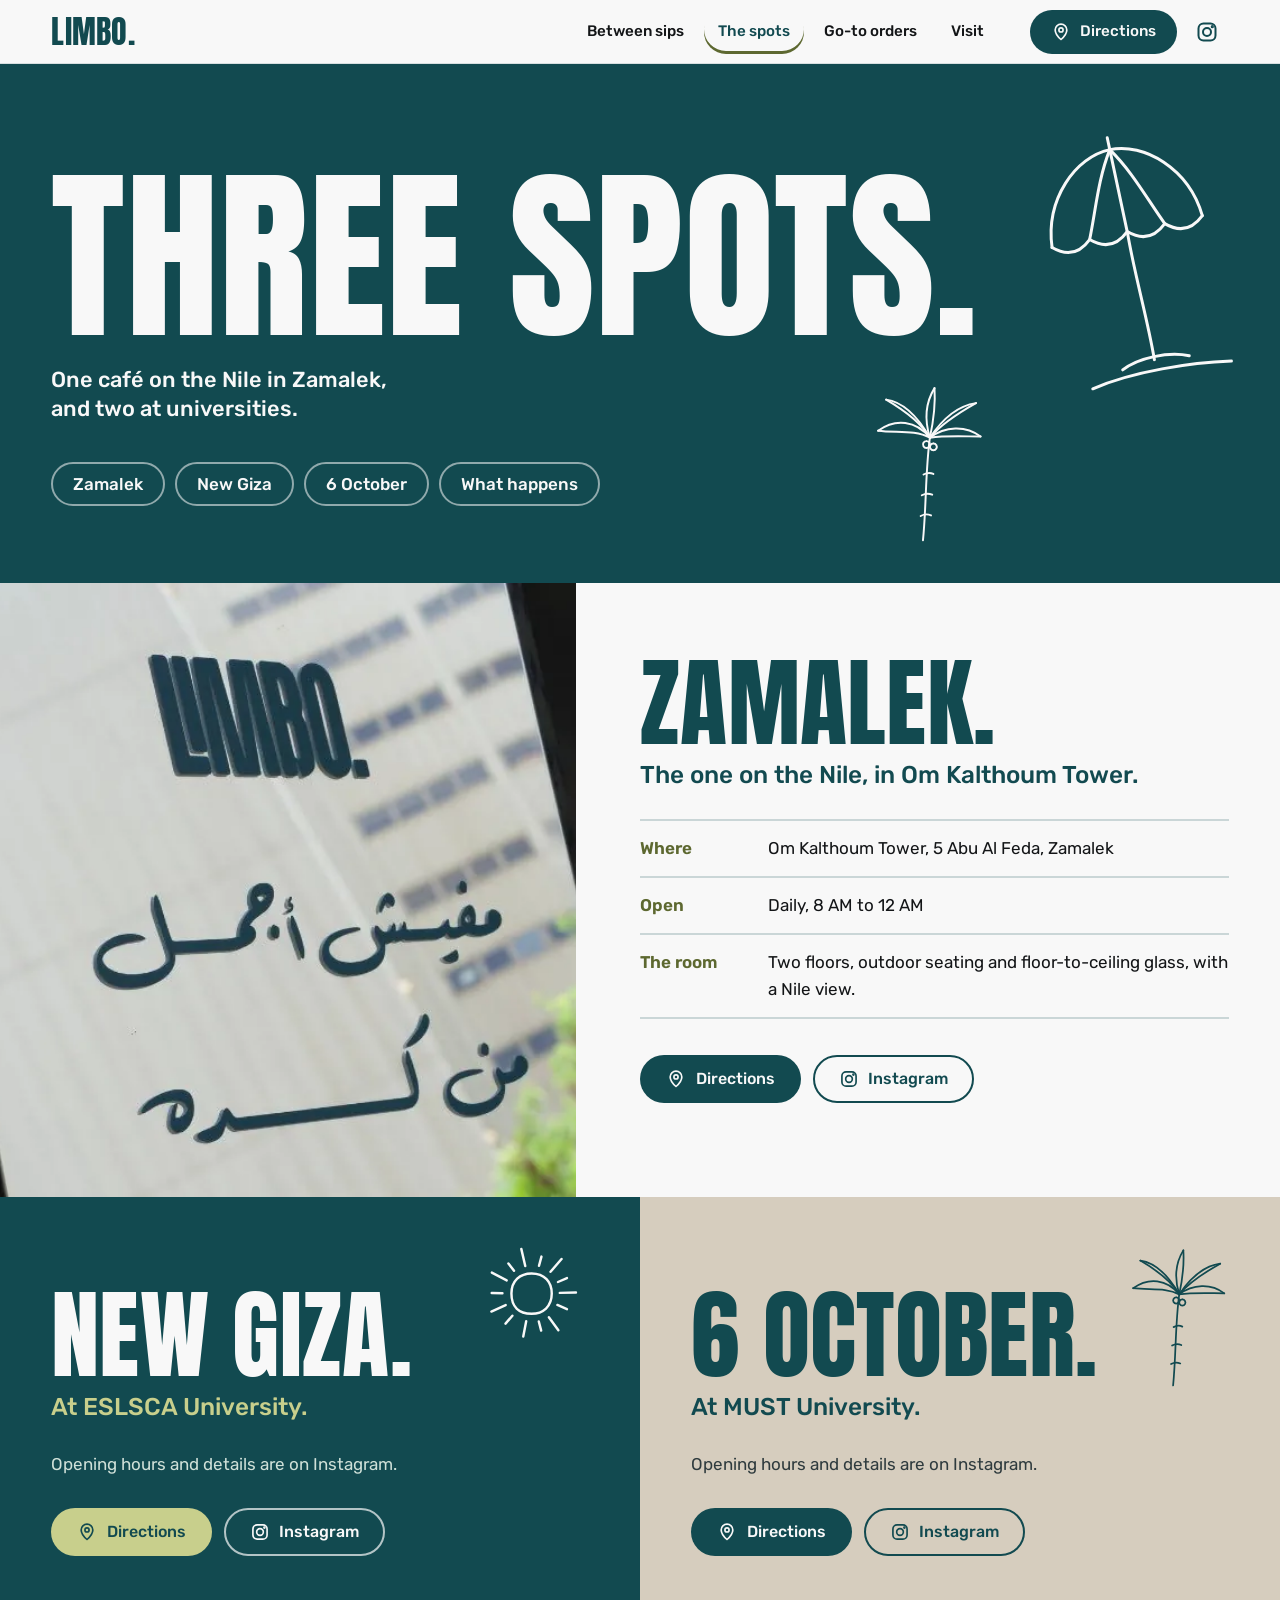
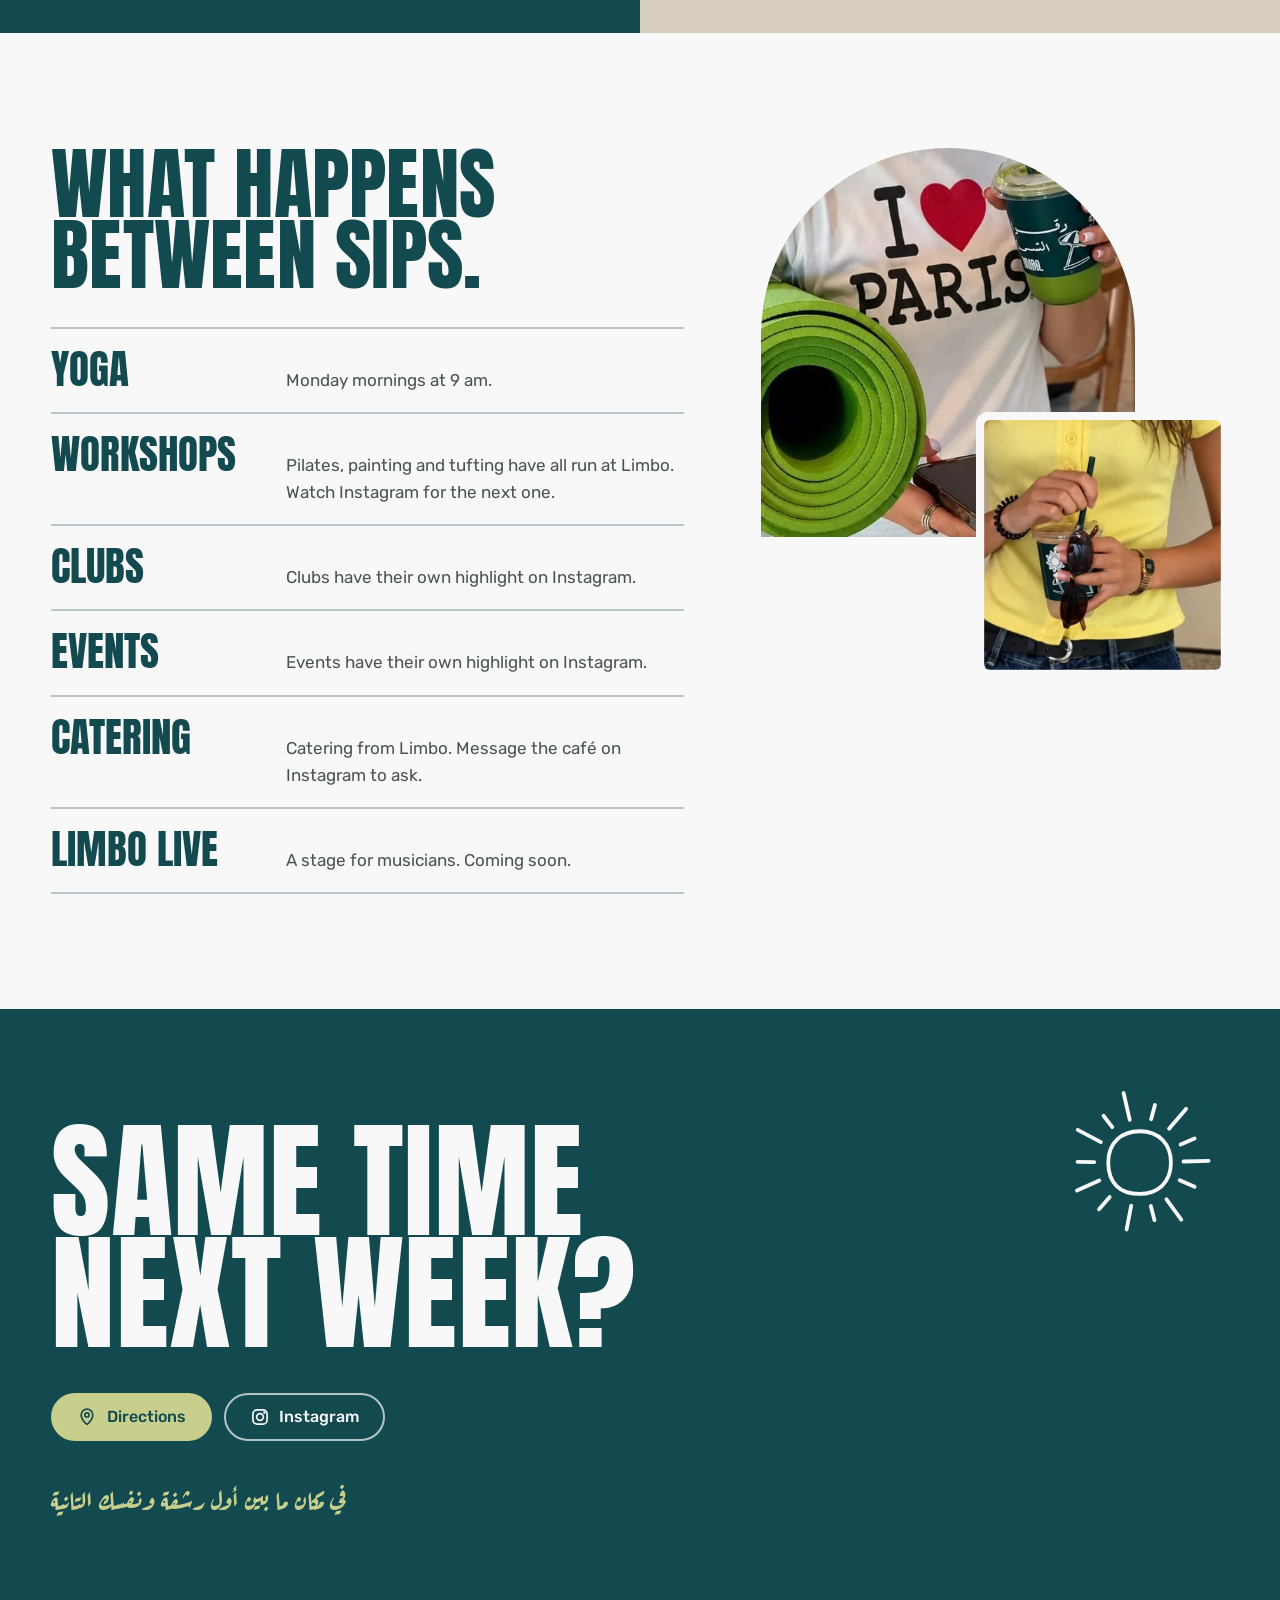
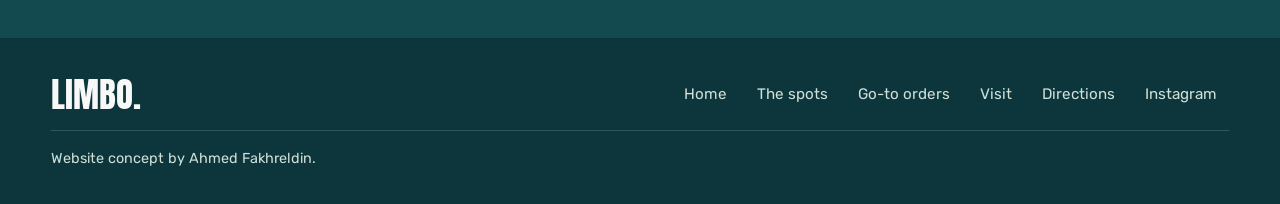
==== spots.html @ 1293e7cb "Limbo website concept Co-Authored-By: Claude Opus 5.5 (1M context) <noreply@anthropic.com> Claude-Se" ====
<!doctype html>
<html lang="en">
<head>
<meta charset="utf-8">
<meta name="viewport" content="width=device-width, initial-scale=1">
<title>The spots | Limbo in Zamalek, New Giza and 6 October</title>
<meta name="description" content="Limbo has three spots: the Nile-view café in Om Kalthoum Tower, Zamalek, plus ESLSCA University in New Giza and MUST University in 6 October. Yoga, workshops, clubs, events and catering.">
<meta name="theme-color" content="#124a50">
<link rel="canonical" href="https://ahmedfakhr1.github.io/limbo-preview/spots.html">
<meta property="og:type" content="website">
<meta property="og:site_name" content="Limbo">
<meta property="og:title" content="The spots | Limbo in Zamalek, New Giza and 6 October">
<meta property="og:description" content="Limbo has three spots: the Nile-view café in Om Kalthoum Tower, Zamalek, plus ESLSCA University in New Giza and MUST University in 6 October. Yoga, workshops, clubs, events and catering.">
<meta property="og:url" content="https://ahmedfakhr1.github.io/limbo-preview/spots.html">
<meta property="og:image" content="https://ahmedfakhr1.github.io/limbo-preview/img/og.jpg">
<meta property="og:image:width" content="1200">
<meta property="og:image:height" content="630">
<meta property="og:image:alt" content="LIMBO. wordmark in white on teal beside two teal iced drinks held in hand">
<meta name="twitter:card" content="summary_large_image">
<meta name="twitter:title" content="The spots | Limbo in Zamalek, New Giza and 6 October">
<meta name="twitter:description" content="Limbo has three spots: the Nile-view café in Om Kalthoum Tower, Zamalek, plus ESLSCA University in New Giza and MUST University in 6 October. Yoga, workshops, clubs, events and catering.">
<meta name="twitter:image" content="https://ahmedfakhr1.github.io/limbo-preview/img/og.jpg">
<link rel="icon" type="image/png" sizes="32x32" href="img/icon-32.png">
<link rel="icon" type="image/png" sizes="48x48" href="img/icon-48.png">
<link rel="apple-touch-icon" href="img/icon-180.png">
<link rel="preload" href="fonts/a6f395c16349.woff2" as="font" type="font/woff2" crossorigin>
<link rel="preload" href="fonts/f673d854646d.woff2" as="font" type="font/woff2" crossorigin>
<link rel="stylesheet" href="fonts.css">
<link rel="stylesheet" href="site.css">
<script>document.documentElement.classList.add('js')</script>
<script type="application/ld+json">{"@context": "https://schema.org", "@graph": [{"@context": "https://schema.org", "@type": "CafeOrCoffeeShop", "name": "Limbo", "description": "Somewhere between your first sip and your second self.", "slogan": "Somewhere between your first sip and your second self.", "url": "https://ahmedfakhr1.github.io/limbo-preview/spots.html", "image": "https://ahmedfakhr1.github.io/limbo-preview/img/og.jpg", "sameAs": ["https://www.instagram.com/limbo.cairo/"], "hasMap": "https://www.google.com/maps/search/?api=1&query=Limbo+Om+Kalthoum+Tower+5+Abu+Al+Feda+Zamalek+Cairo", "address": {"@type": "PostalAddress", "streetAddress": "Om Kalthoum Tower, 5 Abu Al Feda", "addressLocality": "Zamalek", "addressRegion": "Cairo", "addressCountry": "EG"}, "openingHoursSpecification": {"@type": "OpeningHoursSpecification", "dayOfWeek": ["Monday", "Tuesday", "Wednesday", "Thursday", "Friday", "Saturday", "Sunday"], "opens": "08:00", "closes": "00:00"}, "@id": "https://ahmedfakhr1.github.io/limbo-preview/spots.html#zamalek"}, {"@type": "CafeOrCoffeeShop", "@id": "https://ahmedfakhr1.github.io/limbo-preview/spots.html#new-giza", "name": "Limbo at ESLSCA University", "url": "https://ahmedfakhr1.github.io/limbo-preview/spots.html", "sameAs": ["https://www.instagram.com/limbo.cairo/"], "hasMap": "https://www.google.com/maps/search/?api=1&query=Limbo+ESLSCA+University+New+Giza", "address": {"@type": "PostalAddress", "streetAddress": "ESLSCA University", "addressLocality": "New Giza", "addressCountry": "EG"}}, {"@type": "CafeOrCoffeeShop", "@id": "https://ahmedfakhr1.github.io/limbo-preview/spots.html#6-october", "name": "Limbo at MUST University", "url": "https://ahmedfakhr1.github.io/limbo-preview/spots.html", "sameAs": ["https://www.instagram.com/limbo.cairo/"], "hasMap": "https://www.google.com/maps/search/?api=1&query=Limbo+MUST+University+6th+of+October+City", "address": {"@type": "PostalAddress", "streetAddress": "MUST University", "addressLocality": "6th of October City", "addressCountry": "EG"}}]}</script>
</head>
<body class="p-spots">
<a class="skip" href="#main">Skip to content</a>
<header class="hdr"><div class="in">
  <a class="brand" href="index.html" aria-label="Limbo, home">LIMBO.</a>
  <nav class="nav" aria-label="Main"><a href="index.html#between">Between sips</a><a href="spots.html" aria-current="page">The spots</a><a href="index.html#bar">Go-to orders</a><a href="index.html#visit">Visit</a></nav>
  <div class="acts">
    <a class="btn btn-teal btn-sm hdir" href="https://www.google.com/maps/search/?api=1&query=Limbo+Om+Kalthoum+Tower+5+Abu+Al+Feda+Zamalek+Cairo" target="_blank" rel="noopener"><svg class="i" viewBox="0 0 24 24" fill="none" stroke="currentColor" stroke-width="2" stroke-linecap="round" stroke-linejoin="round" aria-hidden="true" focusable="false"><path d="M12 21s-7-6.2-7-11.5a7 7 0 0 1 14 0C19 14.8 12 21 12 21z"/><circle cx="12" cy="9.5" r="2.5"/></svg><span>Directions</span></a>
    <a class="ib hig" href="https://www.instagram.com/limbo.cairo/" target="_blank" rel="noopener" aria-label="Limbo on Instagram"><svg class="i" viewBox="0 0 24 24" fill="none" stroke="currentColor" stroke-width="2" stroke-linecap="round" stroke-linejoin="round" aria-hidden="true" focusable="false"><rect x="3.5" y="3.5" width="17" height="17" rx="5"/><circle cx="12" cy="12" r="4"/><circle cx="17.3" cy="6.7" r=".6" fill="currentColor"/></svg></a>
    <button class="ib burger" type="button" aria-expanded="false" aria-controls="mnav" aria-label="Open menu"><span class="o"><svg class="i" viewBox="0 0 24 24" fill="none" stroke="currentColor" stroke-width="2" stroke-linecap="round" stroke-linejoin="round" aria-hidden="true" focusable="false"><path d="M4 8h16M4 16h16"/></svg></span><span class="x"><svg class="i" viewBox="0 0 24 24" fill="none" stroke="currentColor" stroke-width="2" stroke-linecap="round" stroke-linejoin="round" aria-hidden="true" focusable="false"><path d="M6 6l12 12M18 6L6 18"/></svg></span></button>
  </div>
</div></header>
<nav id="mnav" aria-label="Mobile">
  <a href="index.html">Home</a>
  <a href="spots.html">The spots</a>
  <a href="index.html#between">Between sips</a>
  <a href="index.html#bar">Go-to orders</a>
  <a href="index.html#visit">Visit</a>
  <div class="mnav-s">
    <a href="https://www.google.com/maps/search/?api=1&query=Limbo+Om+Kalthoum+Tower+5+Abu+Al+Feda+Zamalek+Cairo" target="_blank" rel="noopener"><svg class="i" viewBox="0 0 24 24" fill="none" stroke="currentColor" stroke-width="2" stroke-linecap="round" stroke-linejoin="round" aria-hidden="true" focusable="false"><path d="M12 21s-7-6.2-7-11.5a7 7 0 0 1 14 0C19 14.8 12 21 12 21z"/><circle cx="12" cy="9.5" r="2.5"/></svg><span>Directions to Zamalek</span></a>
    <a href="https://www.instagram.com/limbo.cairo/" target="_blank" rel="noopener"><svg class="i" viewBox="0 0 24 24" fill="none" stroke="currentColor" stroke-width="2" stroke-linecap="round" stroke-linejoin="round" aria-hidden="true" focusable="false"><rect x="3.5" y="3.5" width="17" height="17" rx="5"/><circle cx="12" cy="12" r="4"/><circle cx="17.3" cy="6.7" r=".6" fill="currentColor"/></svg><span>Instagram @limbo.cairo</span></a>
  </div>
  <p class="mnav-ar" lang="ar" dir="rtl">في مكان ما بين أول رشفة ونفسك التانية</p>
</nav>
<main id="main">

<section class="phero on-dark" aria-labelledby="phero-h">
  <svg class="art umbrella a-p-umb" viewBox="0 0 220 300" aria-hidden="true" focusable="false"><g transform="rotate(-12 110 150)"><path pathLength="1" d="M22 118 C 26 62 70 22 110 22 C 150 22 194 62 198 118" style="--d:0.30s"/><path pathLength="1" d="M198 118 Q 176 138 154 118 Q 132 138 110 118 Q 88 138 66 118 Q 44 138 22 118" style="--d:0.46s"/><path pathLength="1" d="M110 22 L110 118" style="--d:0.62s"/><path pathLength="1" d="M110 22 C 90 52 80 86 66 118" style="--d:0.78s"/><path pathLength="1" d="M110 22 C 130 52 140 86 154 118" style="--d:0.94s"/><path pathLength="1" d="M110 22 L110 8" style="--d:1.10s"/><path pathLength="1" d="M110 120 C 108 170 112 220 110 268" style="--d:1.26s"/><path pathLength="1" d="M72 272 C 92 262 128 262 150 272" style="--d:1.42s"/><path pathLength="1" d="M34 286 C 84 276 150 280 196 288" style="--d:1.58s"/></g></svg>
  <svg class="art palm a-p-palm" viewBox="0 0 200 300" aria-hidden="true" focusable="false"><path pathLength="1" d="M92 292 C 98 232 96 172 104 114" style="--d:0.90s"/><path pathLength="1" d="M104 114 C 80 84 44 80 14 102" style="--d:1.00s"/><path pathLength="1" d="M104 114 C 78 100 46 106 14 102" style="--d:1.10s"/><path pathLength="1" d="M104 114 C 82 76 58 52 28 48" style="--d:1.20s"/><path pathLength="1" d="M104 114 C 90 90 62 68 28 48" style="--d:1.30s"/><path pathLength="1" d="M104 114 C 94 82 96 54 112 28" style="--d:1.40s"/><path pathLength="1" d="M104 114 C 110 86 114 58 112 28" style="--d:1.50s"/><path pathLength="1" d="M104 114 C 128 78 156 58 184 54" style="--d:1.60s"/><path pathLength="1" d="M104 114 C 122 92 152 72 184 54" style="--d:1.70s"/><path pathLength="1" d="M104 114 C 130 94 166 92 192 112" style="--d:1.80s"/><path pathLength="1" d="M104 114 C 132 110 166 112 192 112" style="--d:1.90s"/><path pathLength="1" d="M98 120 a6 6 0 1 0 0.1 0" style="--d:2.00s"/><path pathLength="1" d="M110 124 a6 6 0 1 0 0.1 0" style="--d:2.10s"/><path pathLength="1" d="M88 250 q9 -5 18 -1" style="--d:2.20s"/><path pathLength="1" d="M90 214 q9 -5 18 -1" style="--d:2.30s"/><path pathLength="1" d="M93 178 q9 -5 17 -1" style="--d:2.40s"/></svg>
  <div class="in">
    <h1 id="phero-h" class="wm">THREE SPOTS.</h1>
    <p class="tag">One café on the Nile in Zamalek, and two at universities.</p>
    <nav class="chips" aria-label="Jump to">
      <a href="#zamalek">Zamalek</a><a href="#new-giza">New Giza</a><a href="#6-october">6 October</a><a href="#happenings">What happens</a>
    </nav>
  </div>
</section>

<section class="spot spot-z" id="zamalek" aria-labelledby="z-h">
  <figure class="spot-photo" data-reveal><img src="img/window-decal.webp" alt="The LIMBO. wordmark and a line of Arabic lettering on a glass panel that reflects a tall building" width="560" height="548" loading="lazy" decoding="async" sizes="(min-width: 900px) 46vw, 100vw"></figure>
  <div class="spot-body">
    <h2 id="z-h" data-reveal>Zamalek.</h2>
    <p class="lead" data-reveal>The one on the Nile, in Om Kalthoum Tower.</p>
    <dl class="facts" data-reveal>
      <div><dt>Where</dt><dd>Om Kalthoum Tower, 5 Abu Al Feda, Zamalek</dd></div>
      <div><dt>Open</dt><dd>Daily, 8 AM to 12 AM</dd></div>
      <div><dt>The room</dt><dd>Two floors, outdoor seating and floor-to-ceiling glass, with a Nile view.</dd></div>
    </dl>
    <div class="spot-cta" data-reveal>
      <a class="btn btn-teal" href="https://www.google.com/maps/search/?api=1&query=Limbo+Om+Kalthoum+Tower+5+Abu+Al+Feda+Zamalek+Cairo" target="_blank" rel="noopener"><svg class="i" viewBox="0 0 24 24" fill="none" stroke="currentColor" stroke-width="2" stroke-linecap="round" stroke-linejoin="round" aria-hidden="true" focusable="false"><path d="M12 21s-7-6.2-7-11.5a7 7 0 0 1 14 0C19 14.8 12 21 12 21z"/><circle cx="12" cy="9.5" r="2.5"/></svg><span>Directions</span></a>
      <a class="btn btn-ghost-dark" href="https://www.instagram.com/limbo.cairo/" target="_blank" rel="noopener"><svg class="i" viewBox="0 0 24 24" fill="none" stroke="currentColor" stroke-width="2" stroke-linecap="round" stroke-linejoin="round" aria-hidden="true" focusable="false"><rect x="3.5" y="3.5" width="17" height="17" rx="5"/><circle cx="12" cy="12" r="4"/><circle cx="17.3" cy="6.7" r=".6" fill="currentColor"/></svg><span>Instagram</span></a>
    </div>
  </div>
</section>

<div class="duo">
  <section class="spot spot-n on-dark" id="new-giza" aria-labelledby="n-h">
    <svg class="art sun a-n-sun" data-draw viewBox="0 0 160 160" aria-hidden="true" focusable="false"><path pathLength="1" d="M52 80 C 52 62 64 52 80 52 C 98 52 108 64 108 80 C 108 98 96 108 80 108 C 62 108 52 98 52 80 Z" style="--d:0.00s"/><path pathLength="1" d="M119.2 79.0 L141.6 78.4" style="--d:0.35s"/><path pathLength="1" d="M115.8 95.8 L129.1 101.6" style="--d:0.40s"/><path pathLength="1" d="M104.0 112.8 L117.2 130.9" style="--d:0.45s"/><path pathLength="1" d="M90.0 118.8 L93.3 131.4" style="--d:0.50s"/><path pathLength="1" d="M72.5 118.5 L68.4 139.7" style="--d:0.55s"/><path pathLength="1" d="M53.3 110.7 L43.8 121.7" style="--d:0.60s"/><path pathLength="1" d="M44.0 96.0 L24.1 104.9" style="--d:0.65s"/><path pathLength="1" d="M39.5 79.5 L24.6 79.3" style="--d:0.70s"/><path pathLength="1" d="M45.4 61.7 L24.8 50.8" style="--d:0.75s"/><path pathLength="1" d="M55.6 48.3 L47.8 38.2" style="--d:0.80s"/><path pathLength="1" d="M71.2 41.8 L65.7 17.9" style="--d:0.85s"/><path pathLength="1" d="M90.3 41.3 L93.7 28.6" style="--d:0.90s"/><path pathLength="1" d="M106.3 49.7 L121.6 32.0" style="--d:0.95s"/><path pathLength="1" d="M116.6 63.9 L129.1 58.4" style="--d:1.00s"/></svg>
    <div class="spot-body">
      <h2 id="n-h" data-reveal>New Giza.</h2>
      <p class="lead" data-reveal>At ESLSCA University.</p>
      <p data-reveal>Opening hours and details are on Instagram.</p>
      <div class="spot-cta" data-reveal>
        <a class="btn btn-matcha" href="https://www.google.com/maps/search/?api=1&query=Limbo+ESLSCA+University+New+Giza" target="_blank" rel="noopener"><svg class="i" viewBox="0 0 24 24" fill="none" stroke="currentColor" stroke-width="2" stroke-linecap="round" stroke-linejoin="round" aria-hidden="true" focusable="false"><path d="M12 21s-7-6.2-7-11.5a7 7 0 0 1 14 0C19 14.8 12 21 12 21z"/><circle cx="12" cy="9.5" r="2.5"/></svg><span>Directions</span></a>
        <a class="btn btn-ghost" href="https://www.instagram.com/limbo.cairo/" target="_blank" rel="noopener"><svg class="i" viewBox="0 0 24 24" fill="none" stroke="currentColor" stroke-width="2" stroke-linecap="round" stroke-linejoin="round" aria-hidden="true" focusable="false"><rect x="3.5" y="3.5" width="17" height="17" rx="5"/><circle cx="12" cy="12" r="4"/><circle cx="17.3" cy="6.7" r=".6" fill="currentColor"/></svg><span>Instagram</span></a>
      </div>
    </div>
  </section>
  <section class="spot spot-m" id="6-october" aria-labelledby="m-h">
    <svg class="art palm a-m-palm on-light" data-draw viewBox="0 0 200 300" aria-hidden="true" focusable="false"><path pathLength="1" d="M92 292 C 98 232 96 172 104 114" style="--d:0.00s"/><path pathLength="1" d="M104 114 C 80 84 44 80 14 102" style="--d:0.10s"/><path pathLength="1" d="M104 114 C 78 100 46 106 14 102" style="--d:0.20s"/><path pathLength="1" d="M104 114 C 82 76 58 52 28 48" style="--d:0.30s"/><path pathLength="1" d="M104 114 C 90 90 62 68 28 48" style="--d:0.40s"/><path pathLength="1" d="M104 114 C 94 82 96 54 112 28" style="--d:0.50s"/><path pathLength="1" d="M104 114 C 110 86 114 58 112 28" style="--d:0.60s"/><path pathLength="1" d="M104 114 C 128 78 156 58 184 54" style="--d:0.70s"/><path pathLength="1" d="M104 114 C 122 92 152 72 184 54" style="--d:0.80s"/><path pathLength="1" d="M104 114 C 130 94 166 92 192 112" style="--d:0.90s"/><path pathLength="1" d="M104 114 C 132 110 166 112 192 112" style="--d:1.00s"/><path pathLength="1" d="M98 120 a6 6 0 1 0 0.1 0" style="--d:1.10s"/><path pathLength="1" d="M110 124 a6 6 0 1 0 0.1 0" style="--d:1.20s"/><path pathLength="1" d="M88 250 q9 -5 18 -1" style="--d:1.30s"/><path pathLength="1" d="M90 214 q9 -5 18 -1" style="--d:1.40s"/><path pathLength="1" d="M93 178 q9 -5 17 -1" style="--d:1.50s"/></svg>
    <div class="spot-body">
      <h2 id="m-h" data-reveal>6 October.</h2>
      <p class="lead" data-reveal>At MUST University.</p>
      <p data-reveal>Opening hours and details are on Instagram.</p>
      <div class="spot-cta" data-reveal>
        <a class="btn btn-teal" href="https://www.google.com/maps/search/?api=1&query=Limbo+MUST+University+6th+of+October+City" target="_blank" rel="noopener"><svg class="i" viewBox="0 0 24 24" fill="none" stroke="currentColor" stroke-width="2" stroke-linecap="round" stroke-linejoin="round" aria-hidden="true" focusable="false"><path d="M12 21s-7-6.2-7-11.5a7 7 0 0 1 14 0C19 14.8 12 21 12 21z"/><circle cx="12" cy="9.5" r="2.5"/></svg><span>Directions</span></a>
        <a class="btn btn-ghost-dark" href="https://www.instagram.com/limbo.cairo/" target="_blank" rel="noopener"><svg class="i" viewBox="0 0 24 24" fill="none" stroke="currentColor" stroke-width="2" stroke-linecap="round" stroke-linejoin="round" aria-hidden="true" focusable="false"><rect x="3.5" y="3.5" width="17" height="17" rx="5"/><circle cx="12" cy="12" r="4"/><circle cx="17.3" cy="6.7" r=".6" fill="currentColor"/></svg><span>Instagram</span></a>
      </div>
    </div>
  </section>
</div>

<section class="happenings" id="happenings" aria-labelledby="hap-h">
  <div class="in">
    <div class="hap-text">
      <h2 id="hap-h" data-reveal>What happens between sips.</h2>
      <ul class="hlist"><li data-reveal><span class="hn">Yoga</span><span class="hd">Monday mornings at 9 am.</span></li><li data-reveal><span class="hn">Workshops</span><span class="hd">Pilates, painting and tufting have all run at Limbo. Watch Instagram for the next one.</span></li><li data-reveal><span class="hn">Clubs</span><span class="hd">Clubs have their own highlight on Instagram.</span></li><li data-reveal><span class="hn">Events</span><span class="hd">Events have their own highlight on Instagram.</span></li><li data-reveal><span class="hn">Catering</span><span class="hd">Catering from Limbo. Message the café on Instagram to ask.</span></li><li data-reveal><span class="hn">Limbo Live</span><span class="hd">A stage for musicians. Coming soon.</span></li></ul>
    </div>
    <div class="hap-photos">
      <figure class="hp-a" data-reveal><img src="img/yoga-mat.webp" alt="A rolled green yoga mat under one arm and an iced matcha in a teal Limbo cup in the other hand" width="534" height="556" loading="lazy" decoding="async" sizes="(min-width: 900px) 30vw, 70vw"></figure>
      <figure class="hp-b" data-reveal><img src="img/sun-cup.webp" alt="A hand holding an iced coffee in a teal Limbo cup with a white sun drawing, sunglasses hooked on the cup" width="534" height="564" loading="lazy" decoding="async" sizes="(min-width: 900px) 24vw, 60vw"></figure>
    </div>
  </div>
</section>

<section class="closer on-dark" aria-labelledby="close-h">
  <svg class="art sun a-c-sun" data-draw viewBox="0 0 160 160" aria-hidden="true" focusable="false"><path pathLength="1" d="M52 80 C 52 62 64 52 80 52 C 98 52 108 64 108 80 C 108 98 96 108 80 108 C 62 108 52 98 52 80 Z" style="--d:0.00s"/><path pathLength="1" d="M119.2 79.0 L141.6 78.4" style="--d:0.35s"/><path pathLength="1" d="M115.8 95.8 L129.1 101.6" style="--d:0.40s"/><path pathLength="1" d="M104.0 112.8 L117.2 130.9" style="--d:0.45s"/><path pathLength="1" d="M90.0 118.8 L93.3 131.4" style="--d:0.50s"/><path pathLength="1" d="M72.5 118.5 L68.4 139.7" style="--d:0.55s"/><path pathLength="1" d="M53.3 110.7 L43.8 121.7" style="--d:0.60s"/><path pathLength="1" d="M44.0 96.0 L24.1 104.9" style="--d:0.65s"/><path pathLength="1" d="M39.5 79.5 L24.6 79.3" style="--d:0.70s"/><path pathLength="1" d="M45.4 61.7 L24.8 50.8" style="--d:0.75s"/><path pathLength="1" d="M55.6 48.3 L47.8 38.2" style="--d:0.80s"/><path pathLength="1" d="M71.2 41.8 L65.7 17.9" style="--d:0.85s"/><path pathLength="1" d="M90.3 41.3 L93.7 28.6" style="--d:0.90s"/><path pathLength="1" d="M106.3 49.7 L121.6 32.0" style="--d:0.95s"/><path pathLength="1" d="M116.6 63.9 L129.1 58.4" style="--d:1.00s"/></svg>
  <div class="in">
    <h2 id="close-h" data-reveal>Same time<br>next week?</h2>
    <div class="visit-cta" data-reveal>
      <a class="btn btn-matcha" href="https://www.google.com/maps/search/?api=1&query=Limbo+Om+Kalthoum+Tower+5+Abu+Al+Feda+Zamalek+Cairo" target="_blank" rel="noopener"><svg class="i" viewBox="0 0 24 24" fill="none" stroke="currentColor" stroke-width="2" stroke-linecap="round" stroke-linejoin="round" aria-hidden="true" focusable="false"><path d="M12 21s-7-6.2-7-11.5a7 7 0 0 1 14 0C19 14.8 12 21 12 21z"/><circle cx="12" cy="9.5" r="2.5"/></svg><span>Directions</span></a>
      <a class="btn btn-ghost" href="https://www.instagram.com/limbo.cairo/" target="_blank" rel="noopener"><svg class="i" viewBox="0 0 24 24" fill="none" stroke="currentColor" stroke-width="2" stroke-linecap="round" stroke-linejoin="round" aria-hidden="true" focusable="false"><rect x="3.5" y="3.5" width="17" height="17" rx="5"/><circle cx="12" cy="12" r="4"/><circle cx="17.3" cy="6.7" r=".6" fill="currentColor"/></svg><span>Instagram</span></a>
    </div>
    <p class="ar" lang="ar" dir="rtl" data-reveal>في مكان ما بين أول رشفة ونفسك التانية</p>
  </div>
</section>

</main>
<footer class="ftr on-dark"><div class="in">
  <a class="fbrand" href="index.html" aria-label="Limbo, home">LIMBO.</a>
  <nav class="fnav" aria-label="Footer">
    <a href="index.html">Home</a><a href="spots.html">The spots</a><a href="index.html#bar">Go-to orders</a><a href="index.html#visit">Visit</a>
    <a href="https://www.google.com/maps/search/?api=1&query=Limbo+Om+Kalthoum+Tower+5+Abu+Al+Feda+Zamalek+Cairo" target="_blank" rel="noopener">Directions</a><a href="https://www.instagram.com/limbo.cairo/" target="_blank" rel="noopener">Instagram</a>
  </nav>
  <p class="fsmall">Website concept by Ahmed Fakhreldin.</p>
</div></footer>
<div class="mbar" role="region" aria-label="Quick actions">
  <a class="btn btn-teal" href="https://www.google.com/maps/search/?api=1&query=Limbo+Om+Kalthoum+Tower+5+Abu+Al+Feda+Zamalek+Cairo" target="_blank" rel="noopener"><svg class="i" viewBox="0 0 24 24" fill="none" stroke="currentColor" stroke-width="2" stroke-linecap="round" stroke-linejoin="round" aria-hidden="true" focusable="false"><path d="M12 21s-7-6.2-7-11.5a7 7 0 0 1 14 0C19 14.8 12 21 12 21z"/><circle cx="12" cy="9.5" r="2.5"/></svg><span>Directions</span></a>
  <a class="btn btn-kraft" href="https://www.instagram.com/limbo.cairo/" target="_blank" rel="noopener"><svg class="i" viewBox="0 0 24 24" fill="none" stroke="currentColor" stroke-width="2" stroke-linecap="round" stroke-linejoin="round" aria-hidden="true" focusable="false"><rect x="3.5" y="3.5" width="17" height="17" rx="5"/><circle cx="12" cy="12" r="4"/><circle cx="17.3" cy="6.7" r=".6" fill="currentColor"/></svg><span>Instagram</span></a>
</div>
<script src="app.js"></script>
</body>
</html>
---- fonts.css ----
/* latin */ @font-face { font-family: 'Anton'; font-style: normal; font-weight: 400; font-display: swap; src: url(fonts/a6f395c16349.woff2) format('woff2'); unicode-range: U+0000-00FF, U+0131, U+0152-0153, U+02BB-02BC, U+02C6, U+02DA, U+02DC, U+0304, U+0308, U+0329, U+2000-206F, U+20AC, U+2122, U+2191, U+2193, U+2212, U+2215, U+FEFF, U+FFFD; }
/* latin */ @font-face { font-family: 'Rubik'; font-style: normal; font-weight: 400 700; font-display: swap; src: url(fonts/f673d854646d.woff2) format('woff2'); unicode-range: U+0000-00FF, U+0131, U+0152-0153, U+02BB-02BC, U+02C6, U+02DA, U+02DC, U+0304, U+0308, U+0329, U+2000-206F, U+20AC, U+2122, U+2191, U+2193, U+2212, U+2215, U+FEFF, U+FFFD; }
/* arabic */ @font-face { font-family: 'Aref Ruqaa'; font-style: normal; font-weight: 700; font-display: swap; src: url(fonts/0dd1a6b4b131.woff2) format('woff2'); unicode-range: U+0600-06FF, U+0750-077F, U+0870-0891, U+0897-08E1, U+08E3-08FF, U+200C-200E, U+2010-2011, U+204F, U+2E41, U+FB50-FDFF, U+FE70-FE74, U+FE76-FEFC, U+102E0-102FB, U+10E60-10E7E, U+10EC2-10EC7, U+10EC9-10EEE, U+10EF0-10EFF, U+1EE00-1EE03, U+1EE05-1EE1F, U+1EE21-1EE22, U+1EE24, U+1EE27, U+1EE29-1EE32, U+1EE34-1EE37, U+1EE39, U+1EE3B, U+1EE42, U+1EE47, U+1EE49, U+1EE4B, U+1EE4D-1EE4F, U+1EE51-1EE52, U+1EE54, U+1EE57, U+1EE59, U+1EE5B, U+1EE5D, U+1EE5F, U+1EE61-1EE62, U+1EE64, U+1EE67-1EE6A, U+1EE6C-1EE72, U+1EE74-1EE77, U+1EE79-1EE7C, U+1EE7E, U+1EE80-1EE89, U+1EE8B-1EE9B, U+1EEA1-1EEA3, U+1EEA5-1EEA9, U+1EEAB-1EEBB, U+1EEF0-1EEF1; }
---- site.css ----
:root{
  --teal:#124a50;--teal-deep:#0c363b;--paper:#f8f8f8;--kraft:#d6cdbe;--kraft-lt:#ebe6dc;
  --matcha:#c8cf8c;--matcha-ink:#5d6830;--ink:#131517;--muted:#4a5457;--soft:#cfe0d8;
  --hdr:64px;--gut:clamp(20px,4vw,56px);--maxw:1320px;
  --display:'Anton','Impact','Arial Narrow',sans-serif;
  --body:'Rubik',system-ui,-apple-system,'Segoe UI',sans-serif;
  --arabic:'Aref Ruqaa','Noto Naskh Arabic',serif;
}
*,*::before,*::after{box-sizing:border-box}
html{scroll-behavior:smooth;-webkit-text-size-adjust:100%;overflow-x:clip}
body{margin:0;background:var(--paper);color:var(--ink);font:400 1.0625rem/1.6 var(--body);overflow-x:clip;-webkit-font-smoothing:antialiased}
img{max-width:100%;height:auto}
[id]{scroll-margin-top:calc(var(--hdr) + 12px)}
h1,h2,h3,p,ul,dl,dd,figure{margin:0}
ul{padding:0;list-style:none}
a{color:inherit}
:focus-visible{outline:3px solid var(--teal);outline-offset:3px;border-radius:4px}
.on-dark :focus-visible,.hero-teal :focus-visible,#mnav :focus-visible,.ftr :focus-visible{outline-color:var(--matcha)}
.skip{position:absolute;left:12px;top:-80px;z-index:100;background:var(--teal);color:#fff;padding:12px 18px;border-radius:10px;text-decoration:none;font-weight:500}
.skip:focus{top:12px}
.in{width:100%;max-width:calc(var(--maxw) + 2 * var(--gut));margin-inline:auto;padding-inline:var(--gut)}

/* ---------- header */
.hdr{position:sticky;top:0;z-index:50;height:var(--hdr);background:rgba(248,248,248,.94);-webkit-backdrop-filter:blur(10px);backdrop-filter:blur(10px);border-bottom:1px solid rgba(18,74,80,.14)}
.hdr .in{height:100%;display:flex;align-items:center;gap:20px}
.brand{font:400 2rem/1 var(--display);color:var(--teal);text-decoration:none;letter-spacing:.01em;display:inline-flex;align-items:center;min-height:44px}
.nav{display:flex;gap:6px;margin-left:auto}
.nav a{display:inline-flex;align-items:center;min-height:44px;padding:0 14px;border-radius:999px;font-weight:500;font-size:.95rem;text-decoration:none;color:var(--ink);transition:background .2s,color .2s}
.nav a:hover{background:var(--kraft-lt)}
.nav a[aria-current="page"]{color:var(--teal);box-shadow:inset 0 -3px 0 var(--matcha-ink)}
.acts{display:flex;align-items:center;gap:8px;margin-left:12px}
.ib{width:44px;height:44px;display:grid;place-items:center;border:0;background:none;color:var(--teal);border-radius:50%;cursor:pointer;padding:0;text-decoration:none}
.ib:hover{background:var(--kraft-lt)}
.ib .i{width:24px;height:24px}
.burger{display:none}
.burger .x{display:none}
.burger[aria-expanded="true"] .o{display:none}
.burger[aria-expanded="true"] .x{display:grid}
.i{width:20px;height:20px;flex:none}

/* ---------- buttons */
.btn{display:inline-flex;align-items:center;justify-content:center;gap:.6rem;min-height:48px;padding:0 1.5rem;border-radius:999px;font:500 1rem/1 var(--body);text-decoration:none;border:2px solid transparent;cursor:pointer;transition:transform .2s,background .2s,color .2s,border-color .2s}
.btn:hover{transform:translateY(-2px)}
.btn-sm{min-height:44px;padding:0 1.15rem;font-size:.95rem}
.btn-teal{background:var(--teal);color:var(--paper)}
.btn-teal:hover{background:var(--teal-deep)}
.btn-matcha{background:var(--matcha);color:var(--teal)}
.btn-matcha:hover{background:#d9dfa8}
.btn-kraft{background:var(--kraft);color:var(--teal)}
.btn-ghost{border-color:rgba(248,248,248,.7);color:var(--paper)}
.btn-ghost:hover{background:var(--paper);color:var(--teal)}
.btn-ghost-dark{border-color:var(--teal);color:var(--teal)}
.btn-ghost-dark:hover{background:var(--teal);color:var(--paper)}

/* ---------- mobile drawer */
#mnav{position:fixed;inset:var(--hdr) 0 0 0;z-index:49;background:var(--teal);color:var(--paper);padding:20px var(--gut) 110px;display:flex;flex-direction:column;overflow:auto;visibility:hidden;opacity:0;transform:translateY(-12px);transition:opacity .25s,transform .25s,visibility 0s .25s}
#mnav.open{visibility:visible;opacity:1;transform:none;transition:opacity .25s,transform .25s}
#mnav>a{font:400 clamp(2.6rem,12vw,3.6rem)/1 var(--display);text-transform:uppercase;text-decoration:none;display:flex;align-items:center;min-height:62px;border-bottom:1px solid rgba(248,248,248,.18)}
.mnav-s{display:flex;flex-direction:column;gap:4px;margin-top:22px}
.mnav-s a{display:flex;align-items:center;gap:12px;min-height:48px;text-decoration:none;font-weight:500;color:var(--soft)}
.mnav-ar{margin-top:18px;font:700 1.5rem/1.8 var(--arabic);color:var(--matcha);text-align:left}
html.nav-open{overflow:hidden}

/* ---------- mobile action bar */
.mbar{position:fixed;left:0;right:0;bottom:0;z-index:48;display:none;gap:10px;padding:10px var(--gut) calc(10px + env(safe-area-inset-bottom));background:rgba(248,248,248,.96);-webkit-backdrop-filter:blur(8px);backdrop-filter:blur(8px);border-top:1px solid rgba(18,74,80,.16)}
.mbar .btn{flex:1;min-height:48px;padding:0 .8rem}

/* ---------- line art */
.art{display:block;fill:none;stroke:currentColor;stroke-width:3.4;stroke-linecap:round;stroke-linejoin:round;color:var(--paper);overflow:visible}
.art.on-light{color:var(--teal)}
.art path{stroke-dasharray:1;stroke-dashoffset:0}
.js .art path{stroke-dashoffset:1}
.js .hero .art path,.js .phero .art path,.js .art.is-in path{animation:draw 1.5s cubic-bezier(.55,0,.25,1) var(--d,0s) both}
@keyframes draw{from{stroke-dashoffset:1}to{stroke-dashoffset:0}}

/* ---------- shared type */
.wm{font-family:var(--display);font-weight:400;text-transform:uppercase;line-height:.84;letter-spacing:.003em}
.tag{font:500 clamp(1.15rem,1.7vw,1.6rem)/1.35 var(--body);text-wrap:balance}
.ar{font:700 clamp(1.4rem,2vw,1.9rem)/1.7 var(--arabic);color:var(--matcha);text-align:left}
h2{font:400 clamp(3rem,7.4vw,7.4rem)/.9 var(--display);text-transform:uppercase;letter-spacing:.003em;color:var(--teal)}
.on-dark h2{color:var(--paper)}

/* ---------- hero */
.hero{display:grid;grid-template-columns:minmax(0,1.14fr) minmax(0,.86fr);min-height:clamp(620px,calc(100svh - var(--hdr)),980px);background:var(--teal)}
.hero-teal{position:relative;z-index:2;display:flex;align-items:flex-end;color:var(--paper);padding:clamp(40px,6vh,72px) 0 clamp(44px,8vh,88px) max(var(--gut),calc((100vw - var(--maxw)) / 2))}
.hero-copy{position:relative;z-index:2;padding-right:var(--gut);width:100%}
.hero .wm{font-size:min(19vw,17.5rem);color:var(--paper)}
.hero .tag{margin-top:clamp(20px,3.4vh,34px);max-width:19em;text-wrap:balance}
.hero .ar{margin-top:.5rem}
.cta{display:flex;flex-wrap:wrap;gap:12px;margin-top:clamp(20px,3.6vh,36px)}
.a-hero-sun{position:absolute;top:clamp(30px,7vh,76px);left:max(var(--gut),calc((100vw - var(--maxw)) / 2));width:clamp(90px,10vw,160px)}
.a-hero-palm{position:absolute;top:clamp(20px,5vh,56px);right:clamp(150px,18vw,290px);width:clamp(96px,10.5vw,170px)}
.a-hero-umb{position:absolute;top:clamp(26px,6vh,64px);right:calc(-1 * clamp(34px,4.6vw,74px));width:clamp(140px,16vw,260px);z-index:3}
.hero-photo{position:relative;overflow:hidden;min-height:0;background:var(--teal-deep)}
.hero-photo img{position:absolute;inset:0;width:100%;height:100%;object-fit:cover;object-position:60% 40%}
.js .hero-photo img{animation:wipe 1.4s cubic-bezier(.7,0,.2,1) .1s both}
@keyframes wipe{from{clip-path:inset(0 0 0 100%);transform:scale(1.08)}to{clip-path:inset(0);transform:none}}

/* ---------- intro */
.intro{padding:clamp(72px,10vw,150px) 0}
.intro .in{display:grid;grid-template-columns:minmax(0,1.3fr) minmax(0,.7fr);gap:clamp(32px,6vw,100px);align-items:center}
.intro h2{font-size:clamp(2.4rem,5.4vw,5.3rem);line-height:.98;margin-bottom:clamp(20px,2.4vw,32px)}
.intro p{max-width:33em;color:var(--muted);font-size:1.15rem}
.intro-cta{margin-top:clamp(24px,3vw,36px)}
.intro-photo{position:relative;container-type:inline-size}
.intro-photo img{display:block;width:100%;border-radius:999px 999px 0 0}
.intro-photo figcaption{position:absolute;left:48%;top:51.5%;white-space:nowrap;color:#fff;font:400 max(15px,4cqw)/1.2 var(--body);text-shadow:0 1px 14px rgba(0,0,0,.4)}
.a-intro-sun{position:absolute;top:-34px;right:-26px;width:clamp(84px,9vw,128px)}

/* ---------- strip */
.strip{background:var(--teal);color:var(--paper);position:relative;--sh:min(56svh,420px)}
.strip .pin{display:flex;flex-direction:column;padding-block:clamp(36px,6vw,64px) clamp(36px,6vw,64px)}
.strip-head{display:flex;align-items:center;gap:18px;padding-inline:var(--gut);font:600 .95rem/1 var(--body);color:var(--soft)}
.sh-line{flex:1;height:4px;border-radius:4px;background:rgba(248,248,248,.2);position:relative;overflow:hidden}
.sh-fill{position:absolute;inset:0;background:var(--matcha);transform-origin:left;transform:scaleX(var(--p,0.04))}
.track{display:flex;align-items:flex-start;gap:clamp(20px,2.6vw,40px);padding:clamp(22px,4vh,40px) var(--gut) 8px;overflow-x:auto;scroll-snap-type:x proximity;scrollbar-width:none;-webkit-overflow-scrolling:touch}
.track::-webkit-scrollbar{display:none}
.slide{flex:none;position:relative}
figure.slide{width:min(calc(var(--sh) * var(--ar)),78vw);scroll-snap-align:center}
figure.slide:nth-of-type(even){margin-top:clamp(14px,3.2vh,40px)}
figure.slide img{display:block;width:100%;height:var(--sh);object-fit:cover;border-radius:6px}
figure.slide figcaption{margin-top:14px;font:500 1.05rem/1.35 var(--body);color:var(--paper);max-width:24em}
.slide-intro,.slide-end{height:var(--sh);width:min(82vw,420px);display:flex;flex-direction:column;justify-content:flex-end;scroll-snap-align:start}
.slide-intro h2{font-size:clamp(3rem,5.2vw,5.2rem);line-height:.92;color:var(--paper)}
.slide-intro p{margin-top:16px;color:var(--soft);max-width:18em}
.slide-end{width:min(82vw,400px)}
.slide-end h3{font:400 clamp(3rem,5.2vw,5.2rem)/.92 var(--display);text-transform:uppercase}
.slide-end .ar{margin:10px 0 18px}
.slide-end .btn{align-self:flex-start}
.a-strip-sun{position:absolute;top:0;left:0;width:clamp(70px,8vw,120px)}
.a-strip-palm{position:absolute;top:-4px;right:0;width:clamp(70px,8vw,120px)}
.strip.is-pinned{--sh:clamp(260px,calc(100svh - var(--hdr) - 250px),680px)}
.strip.is-pinned .pin{position:sticky;top:var(--hdr);height:calc(100svh - var(--hdr));overflow:hidden;justify-content:center;padding-block:0}
.strip.is-pinned .track{overflow:visible;width:max-content;min-width:100%;scroll-snap-type:none;will-change:transform;padding-right:calc(var(--gut) * 2)}

/* ---------- go-to orders */
.orders{background:var(--kraft);padding:clamp(72px,9vw,140px) 0}
.orders .in{display:grid;grid-template-columns:minmax(0,1.1fr) minmax(0,.9fr);gap:clamp(36px,6vw,100px);align-items:start}
.orders h2{margin-bottom:.3em}
.olist li{display:flex;flex-direction:column;gap:2px;padding:.6rem 0 .7rem;border-top:2px solid rgba(18,74,80,.3)}
.olist li:last-child{border-bottom:2px solid rgba(18,74,80,.3)}
.on{font:400 clamp(1.9rem,3.7vw,3.5rem)/1.05 var(--display);text-transform:uppercase;color:var(--teal);transition:padding .3s}
.olist li:hover .on{padding-left:.35em}
.od{font-size:1.02rem;color:#3d4a4d}
.onote{margin-top:22px;max-width:30em;color:#3d4a4d}
.onote-cta{margin-top:18px}
.orders-photos{position:relative;padding-bottom:36%}
.orders-photos figure{margin:0}
.op-a{width:76%}
.op-a img,.op-b img{display:block;width:100%;border-radius:6px}
.op-a figcaption{margin-top:10px;font-size:.95rem;color:#3d4a4d;max-width:20em}
.op-b{position:absolute;right:0;bottom:0;width:46%;border:8px solid var(--kraft);border-radius:12px;background:var(--kraft)}

/* ---------- spots teaser */
.teaser{padding:clamp(72px,9vw,130px) 0 clamp(60px,7vw,100px)}
.rows{margin-top:clamp(22px,3vw,40px);border-bottom:2px solid var(--teal)}
.rows li{border-top:2px solid var(--teal)}
.rows a{display:grid;grid-template-columns:minmax(0,.85fr) minmax(0,1.15fr) 44px;align-items:center;gap:24px;padding:clamp(18px,2.6vw,34px) 8px;text-decoration:none;color:var(--teal);transition:background .25s,color .25s,padding .25s}
.rn{font:400 clamp(2.8rem,7.2vw,6.6rem)/1 var(--display);text-transform:uppercase}
.rd{font-size:1.1rem;color:var(--muted);max-width:28em;transition:color .25s}
.rows .i{width:36px;height:36px;justify-self:end}
.rows a:hover,.rows a:focus-visible{background:var(--teal);color:var(--paper);padding-inline:24px;border-radius:0}
.rows a:hover .rd,.rows a:focus-visible .rd{color:var(--soft)}

/* ---------- happenings teaser */
.happen{background:var(--kraft-lt);padding:clamp(64px,8vw,120px) 0}
.happen .in{display:grid;grid-template-columns:minmax(0,.8fr) minmax(0,1.2fr);gap:clamp(32px,6vw,100px);align-items:center}
.hp-photo img{display:block;width:100%;border-radius:999px 999px 0 0}
.hp-text h2{font-size:clamp(2.8rem,6vw,5.8rem);margin-bottom:clamp(18px,2.4vw,28px)}
.hp-text p{max-width:30em;color:var(--muted);font-size:1.15rem;margin-bottom:clamp(22px,3vw,32px)}

/* ---------- visit */
.visit{position:relative;background:var(--teal);color:var(--paper);padding:clamp(72px,9vw,140px) 0 clamp(64px,8vw,110px);overflow:clip}
.visit h2{font-size:clamp(3.6rem,11vw,11rem);line-height:.86;margin-bottom:clamp(28px,4vw,52px)}
.visit-grid{display:grid;grid-template-columns:repeat(3,minmax(0,1fr));gap:clamp(24px,4vw,64px);align-items:start;border-top:2px solid rgba(248,248,248,.3);padding-top:28px}
.visit-grid p{color:var(--soft)}
.visit-grid .vh{font-weight:600;font-size:1.15rem;color:var(--matcha);margin-bottom:.35rem}
.visit-cta{display:flex;flex-wrap:wrap;gap:12px}
.visit .ar,.closer .ar{margin-top:clamp(24px,3vw,40px)}
.a-visit-umb{position:absolute;right:max(var(--gut),calc((100vw - var(--maxw)) / 2));top:clamp(36px,5vw,80px);width:clamp(110px,15vw,230px)}

/* ---------- footer */
.ftr{background:var(--teal-deep);color:var(--soft);padding:34px 0}
.ftr .in{display:flex;flex-wrap:wrap;align-items:center;gap:14px 36px}
.fbrand{font:400 2.2rem/1 var(--display);color:var(--paper);text-decoration:none;display:inline-flex;align-items:center;min-height:44px}
.fnav{display:flex;flex-wrap:wrap;gap:2px 6px;margin-left:auto}
.fnav a{display:inline-flex;align-items:center;min-height:44px;padding:0 12px;text-decoration:none;font-size:.95rem;border-radius:999px}
.fnav a:hover{background:rgba(248,248,248,.12)}
.fsmall{width:100%;font-size:.9rem;border-top:1px solid rgba(248,248,248,.16);padding-top:16px}

/* ---------- reveals */
.js [data-reveal]{opacity:0;transform:translateY(16px);transition:opacity .8s ease,transform .8s cubic-bezier(.2,.7,.2,1)}
.js [data-reveal].is-in{opacity:1;transform:none}
.js figure[data-reveal]{transform:none;opacity:1;transition:none}
.js figure[data-reveal] img{clip-path:inset(0 0 100% 0);transition:clip-path 1.1s cubic-bezier(.65,0,.2,1)}
.js figure[data-reveal].is-in img{clip-path:inset(0)}
.js figure[data-reveal] figcaption{opacity:0;transition:opacity .8s ease .7s}
.js figure[data-reveal].is-in figcaption{opacity:1}

/* ---------- spots page */
.phero{position:relative;background:var(--teal);color:var(--paper);padding:clamp(64px,9vw,130px) 0 clamp(52px,6vw,90px);overflow:clip}
.phero .wm{font-size:clamp(4.4rem,14.5vw,14.5rem)}
.phero .tag{margin-top:clamp(18px,2.4vw,30px);max-width:24em}
.chips{display:flex;flex-wrap:wrap;gap:10px;margin-top:clamp(26px,3vw,40px)}
.chips a{display:inline-flex;align-items:center;min-height:44px;padding:0 20px;border:2px solid rgba(248,248,248,.55);border-radius:999px;text-decoration:none;font-weight:500;transition:background .2s,color .2s,border-color .2s}
.chips a:hover{background:var(--matcha);border-color:var(--matcha);color:var(--teal)}
.phero .in{position:relative;z-index:2}
.a-p-sun{position:absolute;top:clamp(26px,4vw,56px);right:clamp(210px,24vw,420px);width:clamp(70px,8vw,130px)}
.a-p-palm{position:absolute;bottom:clamp(18px,3vw,50px);right:clamp(190px,23vw,400px);width:clamp(80px,9vw,150px)}
.a-p-umb{position:absolute;top:clamp(30px,5vw,70px);right:max(var(--gut),calc((100vw - var(--maxw)) / 2));width:clamp(110px,15vw,240px)}
.spot-z{display:grid;grid-template-columns:minmax(0,.9fr) minmax(0,1.1fr);min-height:clamp(480px,48vw,700px);background:var(--paper)}
.spot-photo{position:relative;overflow:hidden;background:var(--teal-deep)}
.spot-photo img{position:absolute;inset:0;width:100%;height:100%;object-fit:cover;object-position:40% 50%}
.spot-body{position:relative;padding:clamp(40px,6vw,96px) var(--gut)}
.spot-z .spot-body{max-width:760px;padding-left:clamp(28px,5vw,80px)}
.spot h2{font-size:clamp(3.4rem,7.6vw,7.4rem);margin-bottom:.12em}
.lead{font:500 clamp(1.25rem,1.9vw,1.7rem)/1.3 var(--body);margin-bottom:clamp(18px,2.4vw,28px)}
.spot-z .lead{color:var(--teal)}
.facts{margin-bottom:clamp(24px,3vw,36px)}
.facts>div{display:grid;grid-template-columns:7rem minmax(0,1fr);gap:16px;padding:14px 0;border-top:2px solid rgba(18,74,80,.2)}
.facts>div:last-child{border-bottom:2px solid rgba(18,74,80,.2)}
.facts dt{font-weight:600;color:var(--matcha-ink)}
.spot-cta{display:flex;flex-wrap:wrap;gap:12px;margin-top:clamp(20px,2.6vw,30px)}
.duo{display:grid;grid-template-columns:1fr 1fr}
.duo .spot{position:relative;min-height:clamp(400px,34vw,500px);overflow:clip;display:flex;align-items:flex-end}
.duo .spot-body{width:100%}
.spot-n{background:var(--teal);color:var(--paper)}
.spot-n .lead{color:var(--matcha)}
.spot-n p{color:var(--soft)}
.spot-m{background:var(--kraft);color:var(--ink)}
.spot-m .lead{color:var(--teal)}
.spot-m p{color:#2f3b3e}
.a-n-sun{position:absolute;top:clamp(24px,3vw,44px);right:clamp(20px,4vw,60px);width:clamp(80px,9vw,140px)}
.a-m-palm{position:absolute;top:clamp(20px,3vw,40px);right:clamp(20px,4vw,60px);width:clamp(76px,8vw,128px)}
.happenings{background:var(--paper);padding:clamp(72px,9vw,140px) 0}
.happenings .in{display:grid;grid-template-columns:minmax(0,1.15fr) minmax(0,.85fr);gap:clamp(36px,6vw,100px);align-items:start}
.hap-text h2{font-size:clamp(2.8rem,6.2vw,6rem);margin-bottom:clamp(22px,3vw,36px)}
.hlist li{display:grid;grid-template-columns:minmax(0,.7fr) minmax(0,1.3fr);gap:20px;align-items:baseline;padding:18px 0;border-top:2px solid rgba(18,74,80,.28)}
.hlist li:last-child{border-bottom:2px solid rgba(18,74,80,.28)}
.hn{font:400 clamp(1.8rem,3.2vw,3rem)/1.05 var(--display);text-transform:uppercase;color:var(--teal)}
.hd{color:var(--muted)}
.hap-photos{position:relative;padding-bottom:30%}
.hap-photos figure{margin:0}
.hp-a{width:80%}
.hp-a img,.hp-b img{display:block;width:100%;border-radius:6px}
.hp-a img{border-radius:999px 999px 0 0}
.hp-b{position:absolute;right:0;bottom:0;width:54%;border:8px solid var(--paper);border-radius:12px;background:var(--paper)}
.closer{position:relative;background:var(--teal);color:var(--paper);padding:clamp(72px,9vw,130px) 0;overflow:clip}
.closer h2{font-size:clamp(3.4rem,10vw,10rem);line-height:.88;margin-bottom:clamp(26px,3.4vw,44px);max-width:9em}
.a-c-sun{position:absolute;top:clamp(40px,5vw,80px);right:max(var(--gut),calc((100vw - var(--maxw)) / 2));width:clamp(100px,14vw,210px)}

/* ---------- tablet and mobile */
@media (max-width:1100px){
  .nav a{padding:0 10px;font-size:.9rem}
}
@media (max-width:899px){
  :root{--hdr:60px}
  .brand{font-size:1.85rem}
  .nav,.hdir,.hig{display:none}
  .acts{margin-left:auto}
  .burger{display:grid}
  .mbar{display:flex}
  .ftr{padding-bottom:calc(34px + 74px)}
  .hero{display:block;min-height:0}
  .hero-teal{display:block;padding:clamp(124px,32vw,170px) var(--gut) 60px}
  .hero-copy{padding-right:0}
  .hero .wm{font-size:min(34vw,13rem)}
  .hero .cta{display:none}
  .a-hero-sun{top:26px;left:var(--gut);width:70px}
  .a-hero-palm{top:14px;right:var(--gut);width:70px}
  .a-hero-umb{top:auto;bottom:-56px;right:18px;width:88px}
  .hero-photo{aspect-ratio:1/1.08}
  .intro .in,.orders .in,.happen .in,.happenings .in{grid-template-columns:minmax(0,1fr)}
  .intro-photo{max-width:420px;margin-inline:auto;width:100%}
  .a-intro-sun{right:-8px;top:-26px}
  .rows a{grid-template-columns:minmax(0,1fr) 36px;grid-template-areas:"n a" "d d";gap:6px 16px}
  .rows .rn{grid-area:n}.rows .rd{grid-area:d}.rows .i{grid-area:a}
  .visit-grid{grid-template-columns:minmax(0,1fr)}
  .a-visit-umb{top:22px;width:92px}
  .visit h2{max-width:6em}
  .spot-z{grid-template-columns:minmax(0,1fr)}
  .spot-photo{aspect-ratio:1/0.9}
  .duo{grid-template-columns:minmax(0,1fr)}
  .facts>div{grid-template-columns:5.5rem minmax(0,1fr)}
  .hlist li{grid-template-columns:minmax(0,1fr);gap:4px}
  .hp-photo{max-width:360px}
  .orders-photos{max-width:460px;padding-bottom:0}
  .op-b{position:static;width:58%;margin:18px 0 0 auto}
  .hap-photos{max-width:460px;padding-bottom:0}
  .hp-b{position:static;width:58%;margin:18px 0 0 auto}
  .a-p-umb{top:18px;right:var(--gut);width:70px}
  .a-p-palm{display:none}
  .a-c-sun{top:22px;width:84px}
  .phero{padding-top:128px}
  .strip{--sh:min(54svh,400px)}
}
@media (max-width:420px){
  .btn{padding:0 1.2rem}
  .strip-head{font-size:.85rem;gap:12px}
}
@media (prefers-reduced-motion:reduce){
  html{scroll-behavior:auto}
  .js [data-reveal],.js figure[data-reveal] figcaption{opacity:1;transform:none;transition:none}
  .js figure[data-reveal] img{clip-path:none;transition:none}
  .js .art path{animation:none!important;stroke-dashoffset:0}
  .js .hero-photo img{animation:none}
  .btn,.btn:hover{transition:none;transform:none}
}
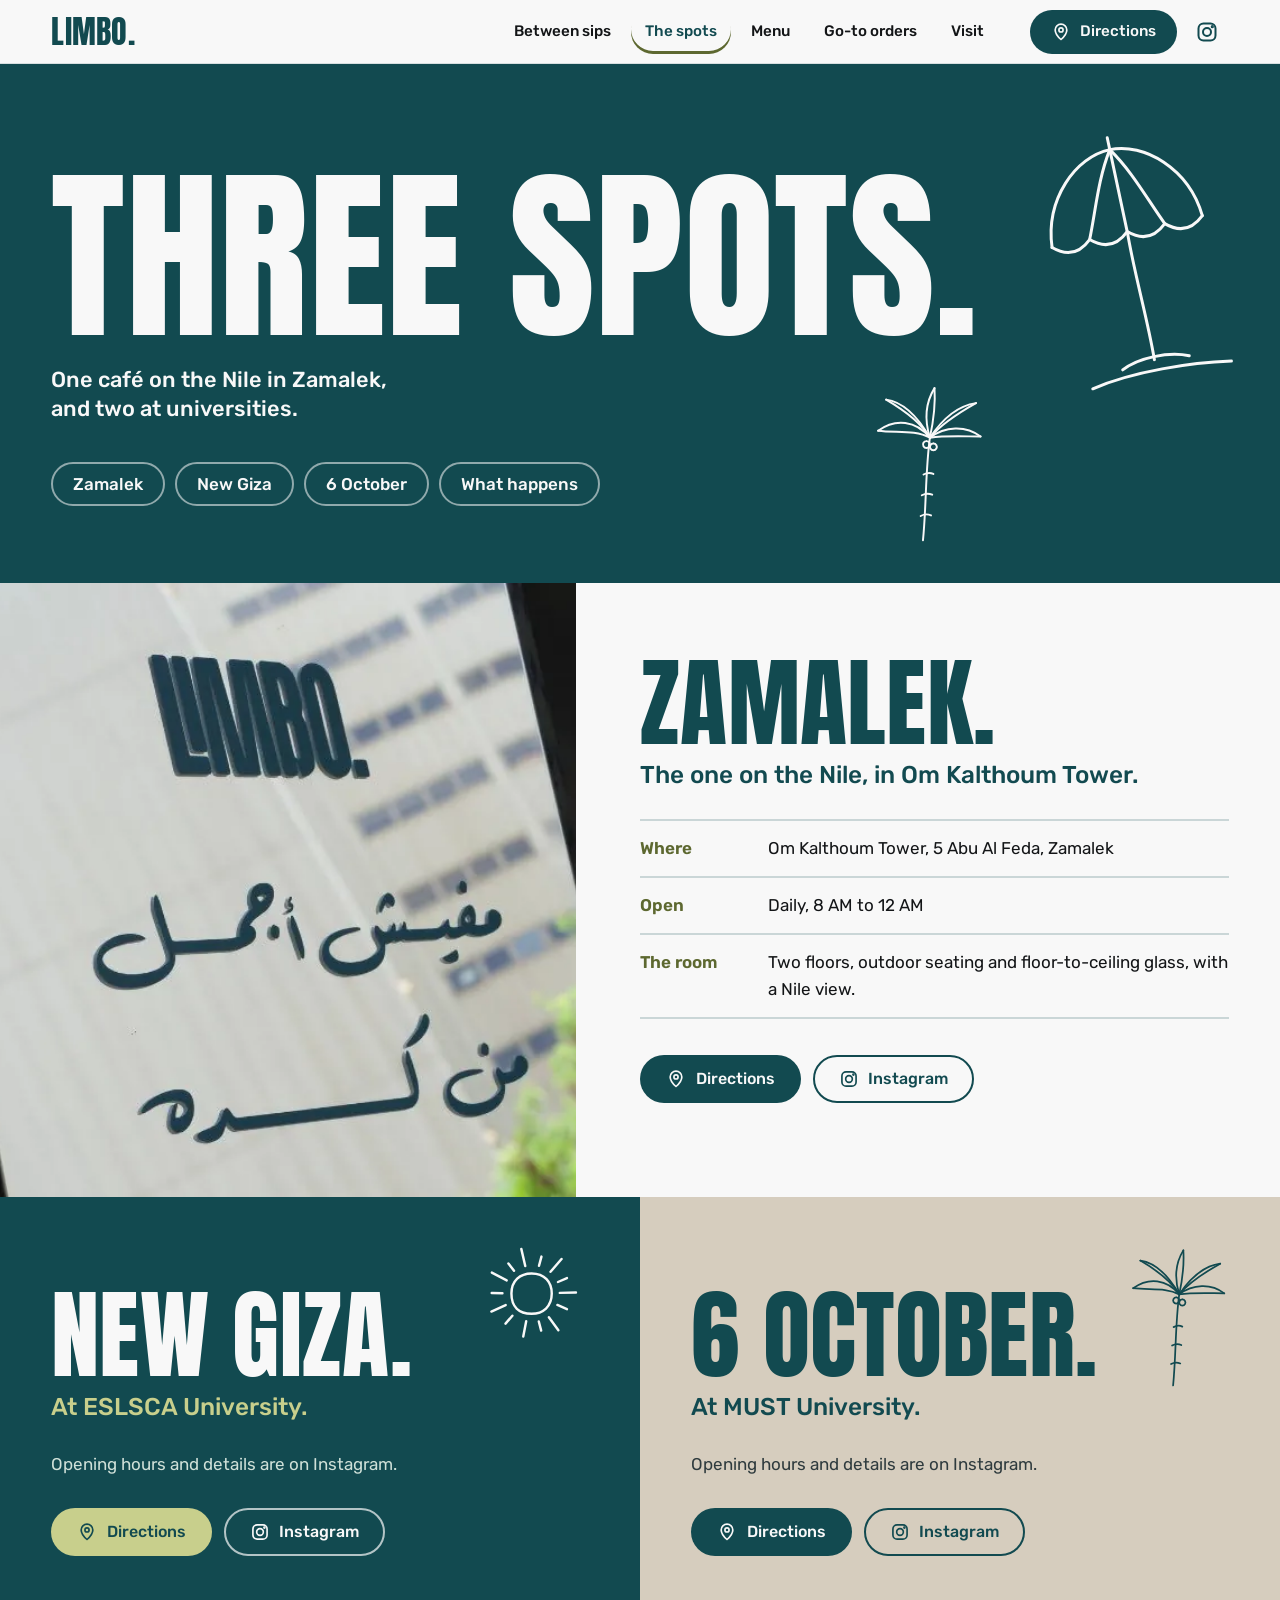
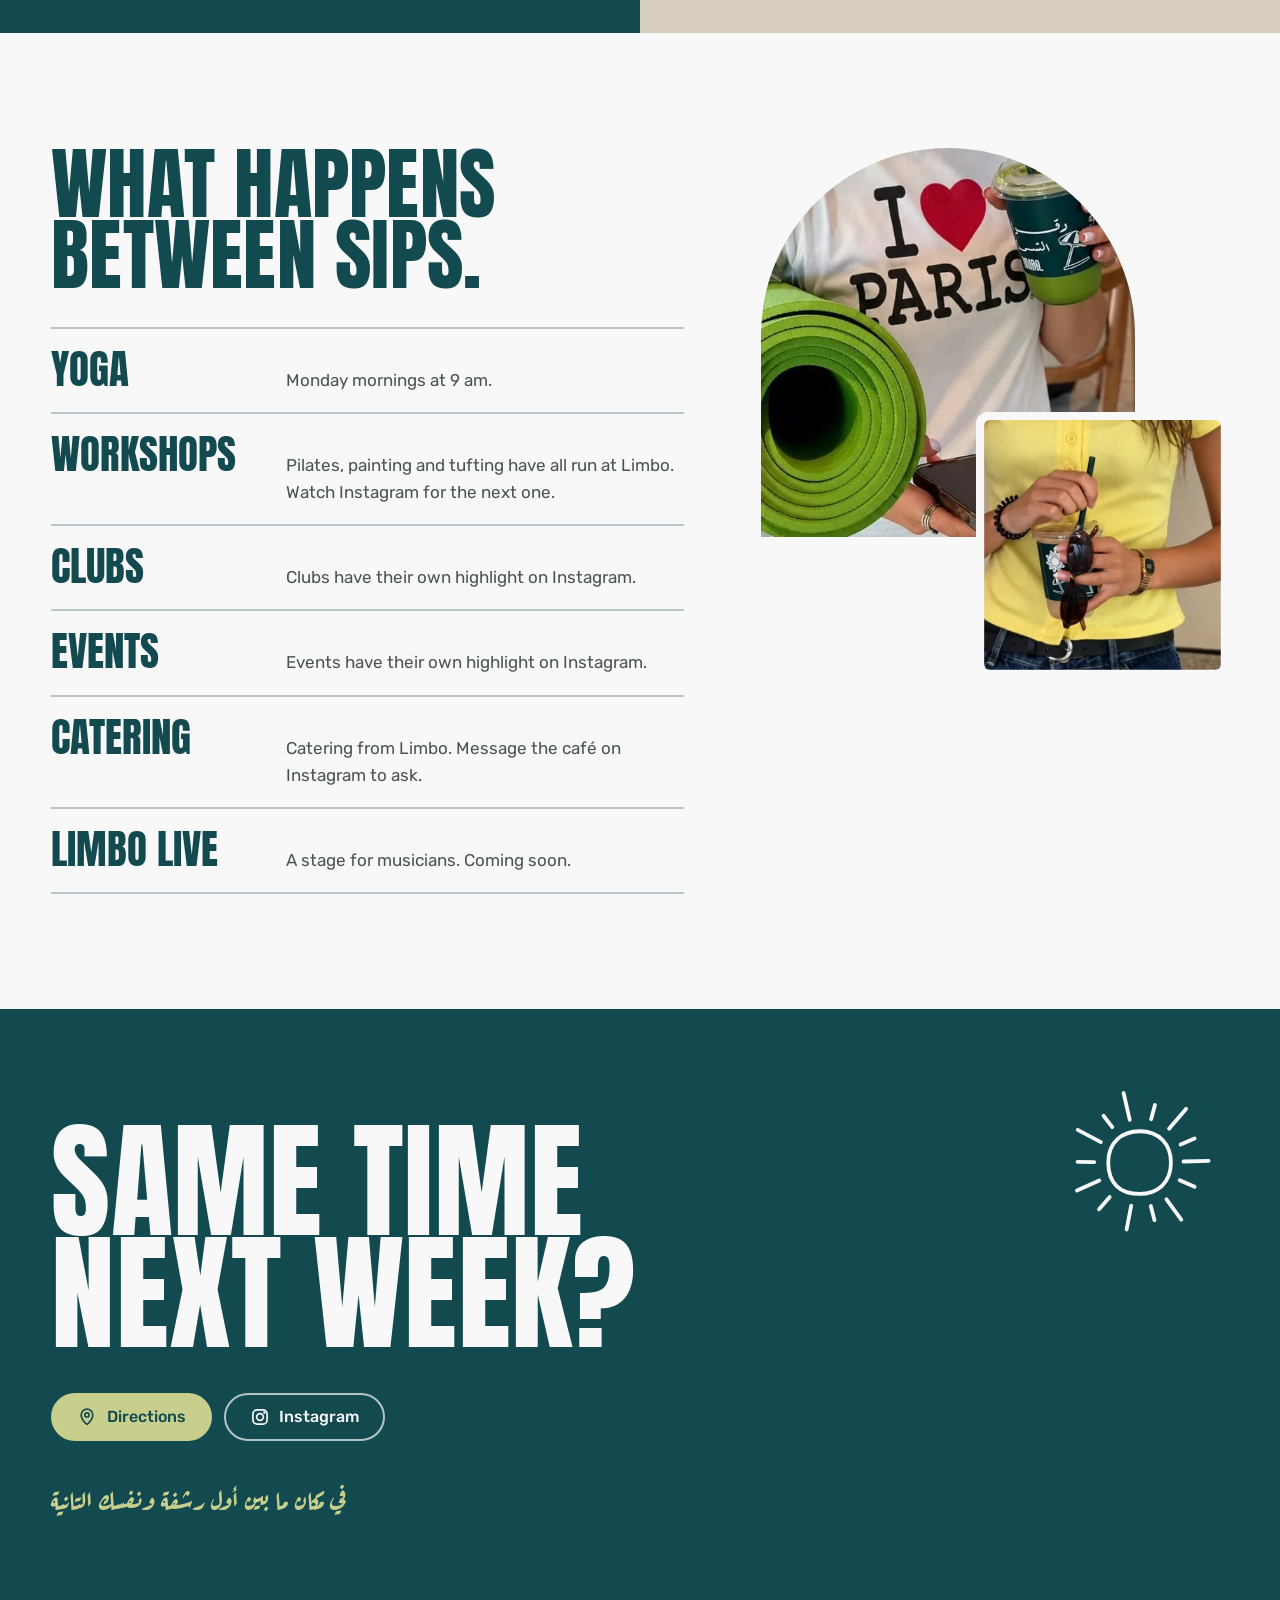
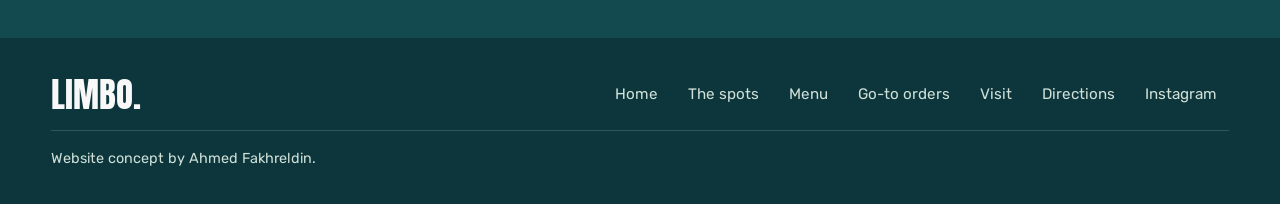
==== commit 388c19bb: "Add menu page Co-Authored-By: Claude Opus 5.5 (1M context) <noreply@anthropic.com> Claude-Session: h" ====
--- a/spots.html
+++ b/spots.html
@@ -26,7 +26,7 @@
 <link rel="preload" href="fonts/a6f395c16349.woff2" as="font" type="font/woff2" crossorigin>
 <link rel="preload" href="fonts/f673d854646d.woff2" as="font" type="font/woff2" crossorigin>
 <link rel="stylesheet" href="fonts.css">
-<link rel="stylesheet" href="site.css">
+<link rel="stylesheet" href="site.css?v=2">
 <script>document.documentElement.classList.add('js')</script>
 <script type="application/ld+json">{"@context": "https://schema.org", "@graph": [{"@context": "https://schema.org", "@type": "CafeOrCoffeeShop", "name": "Limbo", "description": "Somewhere between your first sip and your second self.", "slogan": "Somewhere between your first sip and your second self.", "url": "https://ahmedfakhr1.github.io/limbo-preview/spots.html", "image": "https://ahmedfakhr1.github.io/limbo-preview/img/og.jpg", "sameAs": ["https://www.instagram.com/limbo.cairo/"], "hasMap": "https://www.google.com/maps/search/?api=1&query=Limbo+Om+Kalthoum+Tower+5+Abu+Al+Feda+Zamalek+Cairo", "address": {"@type": "PostalAddress", "streetAddress": "Om Kalthoum Tower, 5 Abu Al Feda", "addressLocality": "Zamalek", "addressRegion": "Cairo", "addressCountry": "EG"}, "openingHoursSpecification": {"@type": "OpeningHoursSpecification", "dayOfWeek": ["Monday", "Tuesday", "Wednesday", "Thursday", "Friday", "Saturday", "Sunday"], "opens": "08:00", "closes": "00:00"}, "@id": "https://ahmedfakhr1.github.io/limbo-preview/spots.html#zamalek"}, {"@type": "CafeOrCoffeeShop", "@id": "https://ahmedfakhr1.github.io/limbo-preview/spots.html#new-giza", "name": "Limbo at ESLSCA University", "url": "https://ahmedfakhr1.github.io/limbo-preview/spots.html", "sameAs": ["https://www.instagram.com/limbo.cairo/"], "hasMap": "https://www.google.com/maps/search/?api=1&query=Limbo+ESLSCA+University+New+Giza", "address": {"@type": "PostalAddress", "streetAddress": "ESLSCA University", "addressLocality": "New Giza", "addressCountry": "EG"}}, {"@type": "CafeOrCoffeeShop", "@id": "https://ahmedfakhr1.github.io/limbo-preview/spots.html#6-october", "name": "Limbo at MUST University", "url": "https://ahmedfakhr1.github.io/limbo-preview/spots.html", "sameAs": ["https://www.instagram.com/limbo.cairo/"], "hasMap": "https://www.google.com/maps/search/?api=1&query=Limbo+MUST+University+6th+of+October+City", "address": {"@type": "PostalAddress", "streetAddress": "MUST University", "addressLocality": "6th of October City", "addressCountry": "EG"}}]}</script>
 </head>
@@ -34,7 +34,7 @@
 <a class="skip" href="#main">Skip to content</a>
 <header class="hdr"><div class="in">
   <a class="brand" href="index.html" aria-label="Limbo, home">LIMBO.</a>
-  <nav class="nav" aria-label="Main"><a href="index.html#between">Between sips</a><a href="spots.html" aria-current="page">The spots</a><a href="index.html#bar">Go-to orders</a><a href="index.html#visit">Visit</a></nav>
+  <nav class="nav" aria-label="Main"><a href="index.html#between">Between sips</a><a href="spots.html" aria-current="page">The spots</a><a href="menu.html">Menu</a><a href="index.html#bar">Go-to orders</a><a href="index.html#visit">Visit</a></nav>
   <div class="acts">
     <a class="btn btn-teal btn-sm hdir" href="https://www.google.com/maps/search/?api=1&query=Limbo+Om+Kalthoum+Tower+5+Abu+Al+Feda+Zamalek+Cairo" target="_blank" rel="noopener"><svg class="i" viewBox="0 0 24 24" fill="none" stroke="currentColor" stroke-width="2" stroke-linecap="round" stroke-linejoin="round" aria-hidden="true" focusable="false"><path d="M12 21s-7-6.2-7-11.5a7 7 0 0 1 14 0C19 14.8 12 21 12 21z"/><circle cx="12" cy="9.5" r="2.5"/></svg><span>Directions</span></a>
     <a class="ib hig" href="https://www.instagram.com/limbo.cairo/" target="_blank" rel="noopener" aria-label="Limbo on Instagram"><svg class="i" viewBox="0 0 24 24" fill="none" stroke="currentColor" stroke-width="2" stroke-linecap="round" stroke-linejoin="round" aria-hidden="true" focusable="false"><rect x="3.5" y="3.5" width="17" height="17" rx="5"/><circle cx="12" cy="12" r="4"/><circle cx="17.3" cy="6.7" r=".6" fill="currentColor"/></svg></a>
@@ -44,6 +44,7 @@
 <nav id="mnav" aria-label="Mobile">
   <a href="index.html">Home</a>
   <a href="spots.html">The spots</a>
+  <a href="menu.html">Menu</a>
   <a href="index.html#between">Between sips</a>
   <a href="index.html#bar">Go-to orders</a>
   <a href="index.html#visit">Visit</a>
@@ -140,7 +141,7 @@
 <footer class="ftr on-dark"><div class="in">
   <a class="fbrand" href="index.html" aria-label="Limbo, home">LIMBO.</a>
   <nav class="fnav" aria-label="Footer">
-    <a href="index.html">Home</a><a href="spots.html">The spots</a><a href="index.html#bar">Go-to orders</a><a href="index.html#visit">Visit</a>
+    <a href="index.html">Home</a><a href="spots.html">The spots</a><a href="menu.html">Menu</a><a href="index.html#bar">Go-to orders</a><a href="index.html#visit">Visit</a>
     <a href="https://www.google.com/maps/search/?api=1&query=Limbo+Om+Kalthoum+Tower+5+Abu+Al+Feda+Zamalek+Cairo" target="_blank" rel="noopener">Directions</a><a href="https://www.instagram.com/limbo.cairo/" target="_blank" rel="noopener">Instagram</a>
   </nav>
   <p class="fsmall">Website concept by Ahmed Fakhreldin.</p>
@@ -149,6 +150,6 @@
   <a class="btn btn-teal" href="https://www.google.com/maps/search/?api=1&query=Limbo+Om+Kalthoum+Tower+5+Abu+Al+Feda+Zamalek+Cairo" target="_blank" rel="noopener"><svg class="i" viewBox="0 0 24 24" fill="none" stroke="currentColor" stroke-width="2" stroke-linecap="round" stroke-linejoin="round" aria-hidden="true" focusable="false"><path d="M12 21s-7-6.2-7-11.5a7 7 0 0 1 14 0C19 14.8 12 21 12 21z"/><circle cx="12" cy="9.5" r="2.5"/></svg><span>Directions</span></a>
   <a class="btn btn-kraft" href="https://www.instagram.com/limbo.cairo/" target="_blank" rel="noopener"><svg class="i" viewBox="0 0 24 24" fill="none" stroke="currentColor" stroke-width="2" stroke-linecap="round" stroke-linejoin="round" aria-hidden="true" focusable="false"><rect x="3.5" y="3.5" width="17" height="17" rx="5"/><circle cx="12" cy="12" r="4"/><circle cx="17.3" cy="6.7" r=".6" fill="currentColor"/></svg><span>Instagram</span></a>
 </div>
-<script src="app.js"></script>
+<script src="app.js?v=2"></script>
 </body>
 </html>
--- a/site.css
+++ b/site.css
@@ -249,6 +249,47 @@
 .closer h2{font-size:clamp(3.4rem,10vw,10rem);line-height:.88;margin-bottom:clamp(26px,3.4vw,44px);max-width:9em}
 .a-c-sun{position:absolute;top:clamp(40px,5vw,80px);right:max(var(--gut),calc((100vw - var(--maxw)) / 2));width:clamp(100px,14vw,210px)}
 
+/* ---------- menu page */
+.sr{position:absolute;width:1px;height:1px;overflow:hidden;clip:rect(0 0 0 0);white-space:nowrap}
+.p-menu{--mj:61px}
+.p-menu .phero{padding:clamp(48px,6vw,88px) 0 clamp(40px,5vw,64px)}
+.p-menu .phero .wm{font-size:clamp(4.4rem,12vw,11rem)}
+.mjump{position:sticky;top:var(--hdr);z-index:40;background:rgba(248,248,248,.96);-webkit-backdrop-filter:blur(10px);backdrop-filter:blur(10px);border-bottom:1px solid rgba(18,74,80,.14)}
+.mj-track{display:flex;gap:8px;padding-block:8px;overflow-x:auto;scrollbar-width:none;-webkit-overflow-scrolling:touch}
+.mj-track::-webkit-scrollbar{display:none}
+.mj-track a{flex:none;display:inline-flex;align-items:center;min-height:44px;padding:0 18px;border:2px solid rgba(18,74,80,.3);border-radius:999px;white-space:nowrap;text-decoration:none;font-weight:500;font-size:.95rem;color:var(--teal);transition:background .2s,color .2s,border-color .2s}
+.mj-track a:hover{background:var(--kraft-lt)}
+.mj-track a[aria-current="true"]{background:var(--teal);border-color:var(--teal);color:var(--paper)}
+.msec{scroll-margin-top:calc(var(--hdr) + var(--mj) + 6px);padding:clamp(40px,6vw,84px) 0;border-top:2px solid var(--teal)}
+.mjump+.msec{border-top:0}
+.msec .in{display:grid;grid-template-columns:minmax(0,.72fr) minmax(0,1.28fr);gap:clamp(24px,5vw,80px);align-items:start}
+.msec h2{font-size:clamp(2.7rem,5.4vw,5.2rem);line-height:.92}
+.m-note{margin-top:12px;color:var(--muted);font-size:1.05rem}
+.m-photo{margin-top:26px;max-width:230px}
+.m-photo img{display:block;width:100%;border-radius:999px 999px 0 0}
+.mg-t{font:400 clamp(1.5rem,2.4vw,2rem)/1.1 var(--display);text-transform:uppercase;color:var(--matcha-ink);margin:30px 0 4px}
+.mlist li{display:flex;justify-content:space-between;align-items:baseline;gap:20px;padding:14px 0;border-top:2px solid rgba(18,74,80,.2)}
+.mlist:last-child li:last-child{border-bottom:2px solid rgba(18,74,80,.2)}
+.mi-t{display:flex;flex-direction:column;min-width:0}
+.mi-n{font-weight:500;font-size:1.1rem;line-height:1.35}
+.mi-d{color:var(--muted);font-size:.95rem;line-height:1.45}
+.mi-p{flex:none;font:400 clamp(1.6rem,2.3vw,2.1rem)/1 var(--display);color:var(--teal);letter-spacing:.01em}
+.mi-by{font:500 .9rem/1.2 var(--body);color:var(--matcha-ink);letter-spacing:0}
+.mshelf{background:var(--kraft-lt);border-top:2px solid var(--teal);padding-top:clamp(40px,5vw,72px)}
+.shelf-t{font-size:clamp(1.6rem,2.4vw,2.2rem)!important;line-height:1!important;color:var(--matcha-ink)}
+.mshelf .msec{border-top:2px solid rgba(18,74,80,.25);padding:clamp(32px,4.5vw,60px) 0}
+.mshelf .msec:first-of-type{border-top:0;padding-top:clamp(16px,2vw,24px)}
+.m-body>.mg-t:first-child{margin-top:0}
+.mshelf .msec:last-of-type{padding-bottom:clamp(48px,6vw,84px)}
+.mshelf .msec h2{font-size:clamp(2.2rem,4vw,3.8rem)}
+.mend{border-top:2px solid var(--teal);padding:28px 0 clamp(36px,5vw,64px);color:var(--muted)}
+@media (max-width:899px){
+  .p-menu{--mj:61px}
+  .p-menu .phero{padding-top:92px}
+  .msec .in{grid-template-columns:minmax(0,1fr);gap:18px}
+  .m-photo{display:none}
+}
+
 /* ---------- tablet and mobile */
 @media (max-width:1100px){
   .nav a{padding:0 10px;font-size:.9rem}
